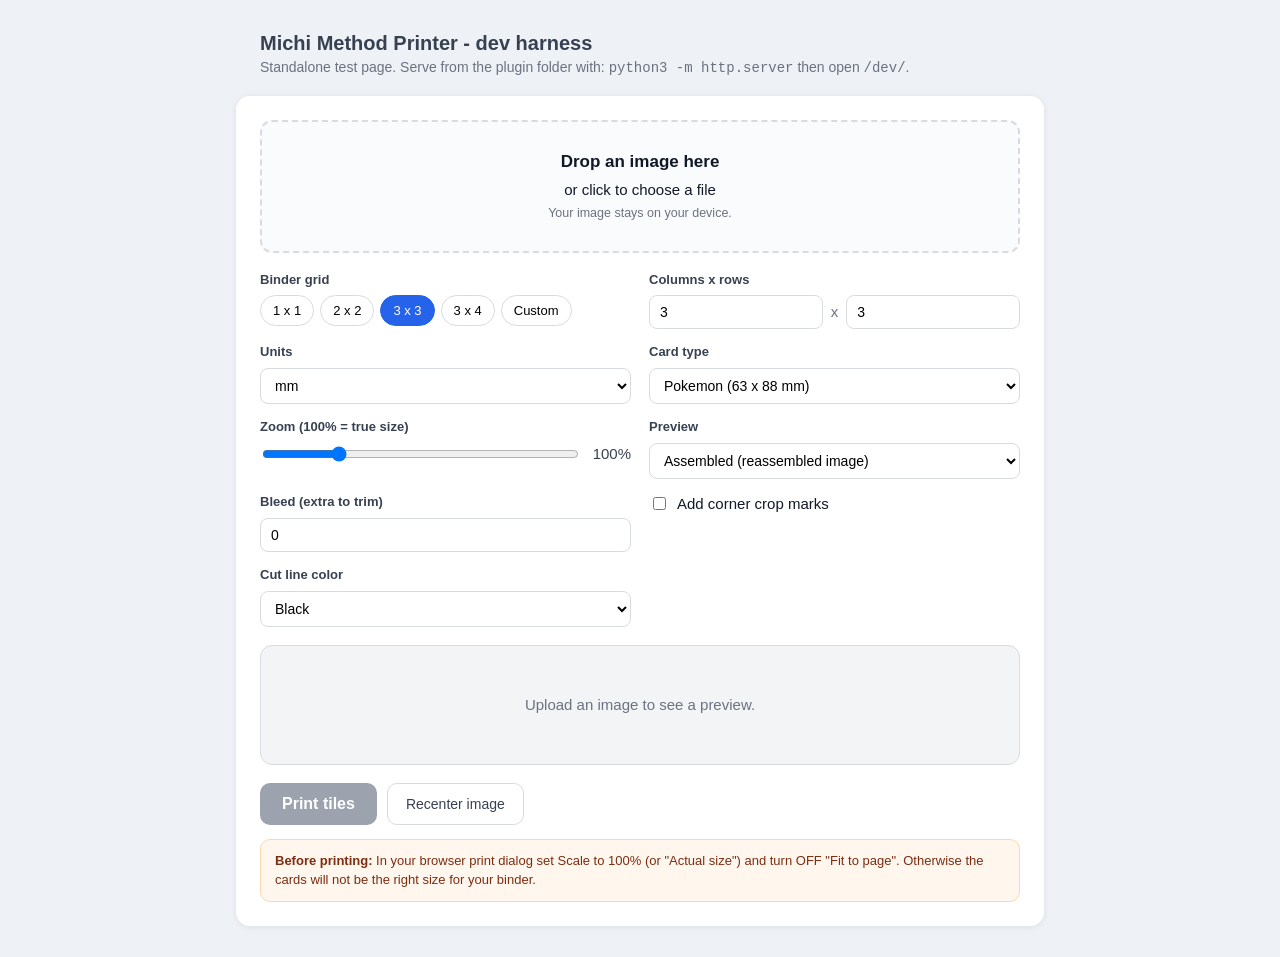
==== michi-method/dev/index.html @ 5dad0e52 "Initial commit: Michi Method Printer WordPress plugin Browser-based tool to slice an image into Poke" ====
<!DOCTYPE html>
<html lang="en">
<head>
	<meta charset="utf-8">
	<meta name="viewport" content="width=device-width, initial-scale=1">
	<title>Michi Method Printer - dev harness</title>
	<!-- Same assets the WordPress plugin ships. This harness only reproduces the
	     container markup that michi-method.php would output, so you can develop
	     and test the whole tool without a WordPress install. -->
	<link rel="stylesheet" href="../assets/css/michi.css">
	<style>
		/* Harness-only chrome; not part of the plugin. */
		body {
			font-family: -apple-system, BlinkMacSystemFont, "Segoe UI", Roboto, Helvetica, Arial, sans-serif;
			margin: 0;
			padding: 32px 16px;
			background: #eef1f5;
		}
		.dev-header {
			max-width: 760px;
			margin: 0 auto 20px;
			color: #374151;
		}
		.dev-header h1 {
			margin: 0 0 4px;
			font-size: 20px;
		}
		.dev-header p {
			margin: 0;
			color: #6b7280;
			font-size: 14px;
		}
		.dev-card {
			max-width: 760px;
			margin: 0 auto;
			background: #fff;
			border-radius: 14px;
			padding: 24px;
			box-shadow: 0 1px 6px rgba(0, 0, 0, 0.08);
		}
		@media print {
			/* Hide the harness chrome so only the plugin's print output shows. */
			.dev-header,
			.dev-card {
				background: transparent;
				box-shadow: none;
				padding: 0;
				margin: 0;
				max-width: none;
			}
			.dev-header {
				display: none;
			}
		}
	</style>
</head>
<body>
	<div class="dev-header">
		<h1>Michi Method Printer - dev harness</h1>
		<p>Standalone test page. Serve from the plugin folder with: <code>python3 -m http.server</code> then open <code>/dev/</code>.</p>
	</div>

	<div class="dev-card">
		<!-- This mirrors exactly what michi_method_render_container() outputs. -->
		<div id="michi-method-app" class="michi-method"
			data-default-cols="3"
			data-default-rows="3"
			data-card-width-mm="63"
			data-card-height-mm="88"
			data-default-bleed-mm="0"
			data-crop-marks="false"
			data-mark-color="black"
			data-default-units="mm">
			<noscript>This tool requires JavaScript to be enabled in your browser.</noscript>
		</div>
	</div>

	<script src="../assets/js/michi.js"></script>
</body>
</html>
---- michi-method/assets/css/michi.css ----
/* Michi Method Printer styles.
 * Screen UI + print layout. The .mm-print-root is hidden on screen and the
 * .mm-tool is hidden when printing.
 */

.michi-method {
	--mm-border: #d8dbe0;
	--mm-bg: #ffffff;
	--mm-muted: #6b7280;
	--mm-accent: #2563eb;
	--mm-accent-contrast: #ffffff;
	box-sizing: border-box;
	max-width: 760px;
	margin: 0 auto;
	color: #111827;
	font-size: 15px;
	line-height: 1.45;
}

.michi-method *,
.michi-method *::before,
.michi-method *::after {
	box-sizing: border-box;
}

/* ---- Dropzone ---- */
.mm-dropzone {
	border: 2px dashed var(--mm-border);
	border-radius: 12px;
	padding: 28px 20px;
	text-align: center;
	cursor: pointer;
	background: #fafbfc;
	transition: border-color 0.15s ease, background 0.15s ease;
}

.mm-dropzone:hover,
.mm-dropzone:focus-visible,
.mm-dropzone.is-dragover {
	border-color: var(--mm-accent);
	background: #f0f6ff;
	outline: none;
}

.mm-dropzone-inner {
	display: flex;
	flex-direction: column;
	gap: 4px;
	pointer-events: none;
}

.mm-dropzone-inner strong {
	font-size: 17px;
}

.mm-dropzone-inner small {
	color: var(--mm-muted);
}

.mm-file-input {
	display: none;
}

/* ---- Controls ---- */
.mm-controls {
	display: grid;
	grid-template-columns: repeat(2, minmax(0, 1fr));
	gap: 14px 18px;
	margin: 18px 0;
}

.mm-field {
	display: flex;
	flex-direction: column;
	gap: 6px;
}

.mm-label {
	font-weight: 600;
	font-size: 13px;
	color: #374151;
}

.mm-inline {
	display: flex;
	align-items: center;
	gap: 8px;
}

.mm-x {
	color: var(--mm-muted);
}

.mm-num,
.mm-select {
	width: 100%;
	padding: 8px 10px;
	border: 1px solid var(--mm-border);
	border-radius: 8px;
	font-size: 14px;
	background: #fff;
}

.mm-num {
	min-width: 0;
}

.mm-range {
	flex: 1;
	min-width: 0;
}

.mm-range-value {
	min-width: 42px;
	text-align: right;
	font-variant-numeric: tabular-nums;
	color: #374151;
}

.mm-presets {
	display: flex;
	flex-wrap: wrap;
	gap: 6px;
}

.mm-preset {
	padding: 7px 12px;
	border: 1px solid var(--mm-border);
	border-radius: 999px;
	background: #fff;
	cursor: pointer;
	font-size: 13px;
}

.mm-preset:hover {
	border-color: var(--mm-accent);
}

.mm-preset.is-active {
	background: var(--mm-accent);
	border-color: var(--mm-accent);
	color: var(--mm-accent-contrast);
}

.mm-checkline {
	display: flex;
	align-items: center;
	gap: 8px;
	cursor: pointer;
}

/* ---- Preview ---- */
.mm-preview {
	margin: 8px 0 18px;
	padding: 12px;
	border: 1px solid var(--mm-border);
	border-radius: 12px;
	background: #f3f4f6;
	display: flex;
	flex-direction: column;
	justify-content: center;
	align-items: center;
	gap: 8px;
	min-height: 120px;
}

.mm-preview-empty {
	color: var(--mm-muted);
}

.mm-preview-canvas {
	display: none;
	max-width: 100%;
	box-shadow: 0 1px 4px rgba(0, 0, 0, 0.15);
	background: #fff;
	cursor: grab;
	touch-action: none;
}

.mm-preview-canvas.is-dragging {
	cursor: grabbing;
}

.mm-preview-hint {
	display: none;
	color: var(--mm-muted);
	font-size: 12px;
}

.michi-method.has-image .mm-preview-hint {
	display: block;
}

/* ---- Resolution / quality badge ---- */
.mm-quality {
	margin: 0 0 16px;
	padding: 10px 14px;
	border-radius: 10px;
	border: 1px solid transparent;
	display: flex;
	flex-direction: column;
	gap: 3px;
	font-size: 13px;
}

.mm-quality strong {
	font-size: 14px;
}

.mm-quality-detail {
	opacity: 0.85;
}

.mm-quality--info {
	background: #f1f5f9;
	border-color: #e2e8f0;
	color: #334155;
}

.mm-quality--good {
	background: #ecfdf5;
	border-color: #a7f3d0;
	color: #065f46;
}

.mm-quality--fair {
	background: #eff6ff;
	border-color: #bfdbfe;
	color: #1e40af;
}

.mm-quality--warn {
	background: #fffbeb;
	border-color: #fde68a;
	color: #92400e;
}

.mm-quality--low {
	background: #fef2f2;
	border-color: #fecaca;
	color: #991b1b;
}

/* ---- Actions / tips ---- */
.mm-actions {
	display: flex;
	gap: 10px;
}

.mm-print-btn {
	padding: 12px 22px;
	border: none;
	border-radius: 10px;
	background: var(--mm-accent);
	color: var(--mm-accent-contrast);
	font-size: 16px;
	font-weight: 600;
	cursor: pointer;
}

.mm-print-btn:disabled {
	background: #9ca3af;
	cursor: not-allowed;
}

.mm-reset-btn {
	padding: 12px 18px;
	border: 1px solid var(--mm-border);
	border-radius: 10px;
	background: #fff;
	color: #374151;
	font-size: 14px;
	cursor: pointer;
}

.mm-reset-btn:hover {
	border-color: var(--mm-accent);
}

.mm-tips {
	margin-top: 14px;
	padding: 12px 14px;
	border-radius: 10px;
	background: #fff7ed;
	border: 1px solid #fed7aa;
	font-size: 13px;
	color: #7c2d12;
}

@media (max-width: 540px) {
	.mm-controls {
		grid-template-columns: 1fr;
	}
}

/* ---- Print output (hidden on screen) ---- */
.mm-print-root {
	display: none;
}

.mm-tile-canvas {
	position: absolute;
	display: block;
}

@media screen {
	.mm-print-root {
		display: none !important;
	}
}

@media print {
	/* Hide the entire page except our print root. */
	body * {
		visibility: hidden !important;
	}

	.michi-method .mm-print-root,
	.michi-method .mm-print-root * {
		visibility: visible !important;
	}

	.michi-method {
		max-width: none;
		margin: 0;
	}

	.mm-tool {
		display: none !important;
	}

	.mm-print-root {
		display: flex !important;
		flex-wrap: wrap;
		align-content: flex-start;
		gap: 0;
		position: absolute;
		left: 0;
		top: 0;
	}

	.mm-tile {
		position: relative;
		page-break-inside: avoid;
		break-inside: avoid;
		overflow: visible;
	}

	.mm-crop-tick {
		position: absolute;
		background: #000;
		-webkit-print-color-adjust: exact;
		print-color-adjust: exact;
	}

	.mm-cut-line {
		position: absolute;
		box-sizing: border-box;
		border: 0.2mm solid #000;
		background: transparent;
		pointer-events: none;
		-webkit-print-color-adjust: exact;
		print-color-adjust: exact;
	}

	@page {
		margin: 8mm;
	}
}
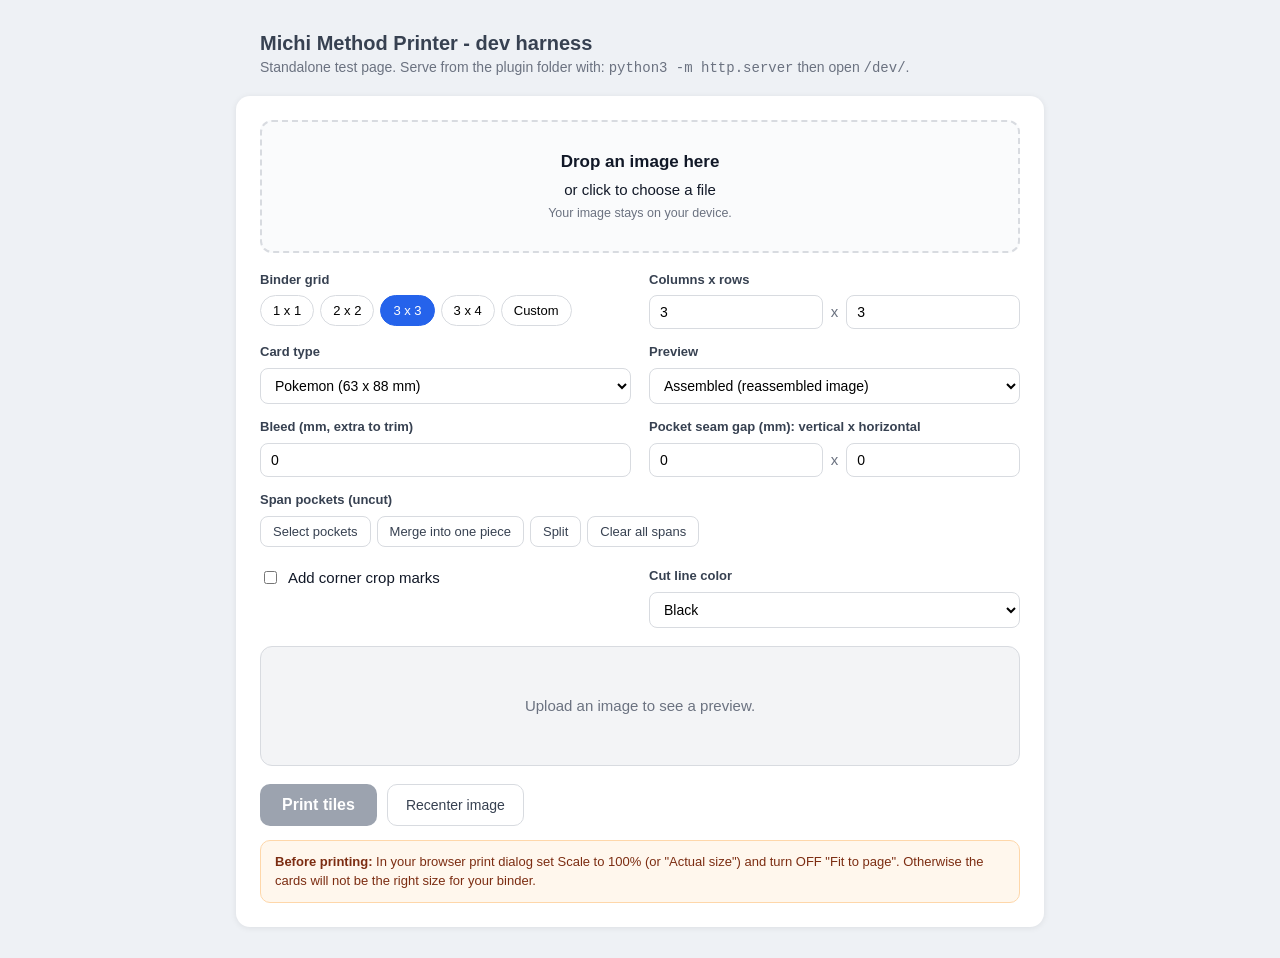
==== commit 036c5b1d: "Add spanning uncut pieces across binder pockets Let users merge a rectangular group of pockets into " ====
--- a/michi-method/dev/index.html
+++ b/michi-method/dev/index.html
@@ -68,6 +68,8 @@
 			data-card-width-mm="63"
 			data-card-height-mm="88"
 			data-default-bleed-mm="0"
+			data-vgap-mm="0"
+			data-hgap-mm="0"
 			data-crop-marks="false"
 			data-mark-color="black"
 			data-default-units="mm">
--- a/michi-method/assets/css/michi.css
+++ b/michi-method/assets/css/michi.css
@@ -75,6 +75,10 @@
 	gap: 6px;
 }
 
+.mm-field--wide {
+	grid-column: 1 / -1;
+}
+
 .mm-label {
 	font-weight: 600;
 	font-size: 13px;
@@ -149,6 +153,45 @@
 	cursor: pointer;
 }
 
+/* ---- Spanning (merge pockets) controls ---- */
+.mm-span-controls {
+	display: flex;
+	flex-wrap: wrap;
+	gap: 6px;
+	align-items: center;
+}
+
+.mm-span-btn {
+	padding: 7px 12px;
+	border: 1px solid var(--mm-border);
+	border-radius: 8px;
+	background: #fff;
+	cursor: pointer;
+	font-size: 13px;
+	color: #374151;
+}
+
+.mm-span-btn:hover:not(:disabled) {
+	border-color: var(--mm-accent);
+}
+
+.mm-span-btn.is-active {
+	background: var(--mm-accent);
+	border-color: var(--mm-accent);
+	color: var(--mm-accent-contrast);
+}
+
+.mm-span-btn:disabled {
+	opacity: 0.5;
+	cursor: not-allowed;
+}
+
+.mm-span-hint {
+	flex-basis: 100%;
+	color: var(--mm-muted);
+	font-size: 12px;
+}
+
 /* ---- Preview ---- */
 .mm-preview {
 	margin: 8px 0 18px;
@@ -168,6 +211,26 @@
 	color: var(--mm-muted);
 }
 
+.mm-zoom-bar {
+	display: none;
+	align-items: center;
+	gap: 12px;
+	width: 100%;
+	max-width: 420px;
+}
+
+.michi-method.has-image .mm-zoom-bar {
+	display: flex;
+}
+
+.mm-zoom-bar .mm-label {
+	white-space: nowrap;
+}
+
+.mm-zoom-bar .mm-inline {
+	flex: 1;
+}
+
 .mm-preview-canvas {
 	display: none;
 	max-width: 100%;
@@ -179,6 +242,10 @@
 
 .mm-preview-canvas.is-dragging {
 	cursor: grabbing;
+}
+
+.mm-preview-canvas.is-selecting {
+	cursor: crosshair;
 }
 
 .mm-preview-hint {
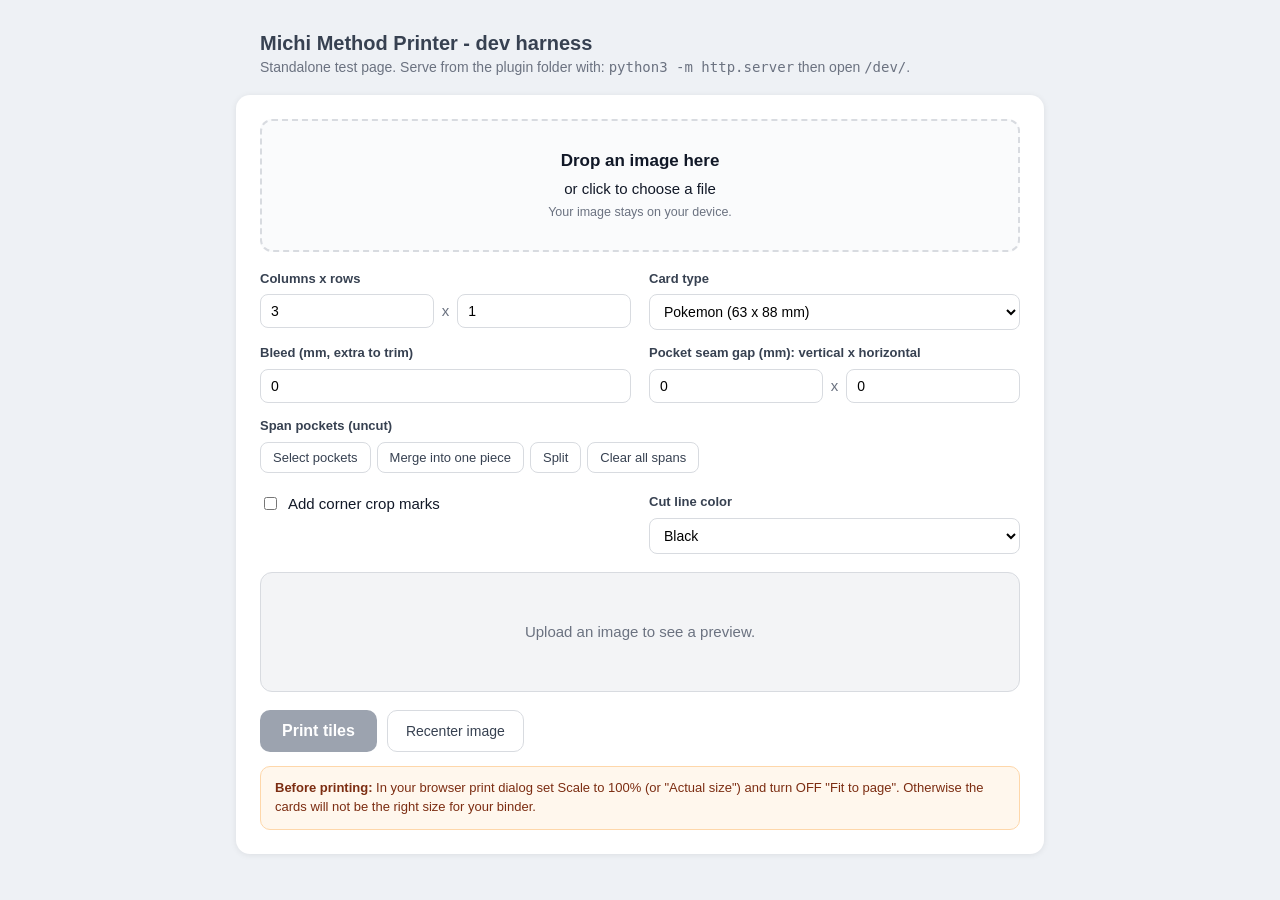
==== commit 8e3e379c: "Simplify grid controls to columns x rows Remove the binder grid presets, leaving the columns x rows " ====
--- a/michi-method/dev/index.html
+++ b/michi-method/dev/index.html
@@ -64,7 +64,7 @@
 		<!-- This mirrors exactly what michi_method_render_container() outputs. -->
 		<div id="michi-method-app" class="michi-method"
 			data-default-cols="3"
-			data-default-rows="3"
+			data-default-rows="1"
 			data-card-width-mm="63"
 			data-card-height-mm="88"
 			data-default-bleed-mm="0"
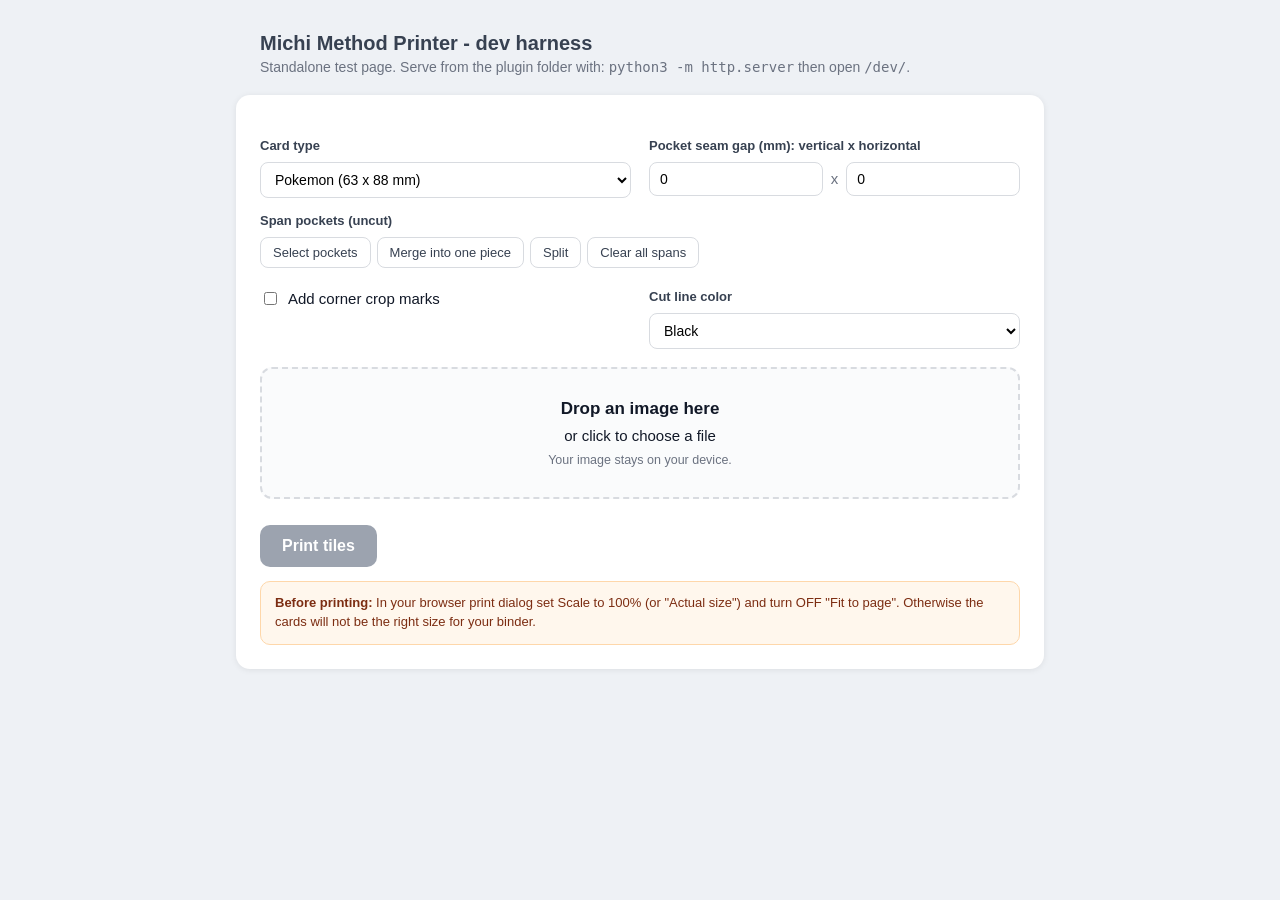
==== commit 183dadc6: "Remove bleed feature Drop the bleed setting and all related geometry, since binder pockets hide mino" ====
--- a/michi-method/dev/index.html
+++ b/michi-method/dev/index.html
@@ -67,7 +67,6 @@
 			data-default-rows="1"
 			data-card-width-mm="63"
 			data-card-height-mm="88"
-			data-default-bleed-mm="0"
 			data-vgap-mm="0"
 			data-hgap-mm="0"
 			data-crop-marks="false"
--- a/michi-method/assets/css/michi.css
+++ b/michi-method/assets/css/michi.css
@@ -194,17 +194,85 @@
 
 /* ---- Preview ---- */
 .mm-preview {
-	margin: 8px 0 18px;
-	padding: 12px;
-	border: 1px solid var(--mm-border);
+	margin: 0 0 18px;
 	border-radius: 12px;
-	background: #f3f4f6;
 	display: flex;
 	flex-direction: column;
 	justify-content: center;
 	align-items: center;
 	gap: 8px;
+}
+
+/* Once an image is loaded the box becomes the preview panel. */
+.michi-method.has-image .mm-preview {
+	position: relative;
+	padding: 12px;
+	border: 1px solid var(--mm-border);
+	background: #f3f4f6;
 	min-height: 120px;
+}
+
+.mm-change-btn {
+	position: absolute;
+	top: 10px;
+	right: 10px;
+	z-index: 2;
+	padding: 6px 12px;
+	border: 1px solid var(--mm-border);
+	border-radius: 8px;
+	background: #fff;
+	color: #374151;
+	font-size: 13px;
+	cursor: pointer;
+	box-shadow: 0 1px 3px rgba(0, 0, 0, 0.1);
+}
+
+.mm-change-btn:hover {
+	border-color: var(--mm-accent);
+	color: var(--mm-accent);
+}
+
+.mm-rotate-bar {
+	display: none;
+	position: absolute;
+	top: 10px;
+	left: 10px;
+	z-index: 2;
+	gap: 6px;
+}
+
+.michi-method.has-image .mm-rotate-bar {
+	display: flex;
+}
+
+.mm-rotate-btn {
+	width: 32px;
+	height: 32px;
+	border-radius: 8px;
+	border: 1px solid var(--mm-border);
+	background: #fff;
+	color: #374151;
+	font-size: 18px;
+	line-height: 1;
+	cursor: pointer;
+	display: flex;
+	align-items: center;
+	justify-content: center;
+	box-shadow: 0 1px 3px rgba(0, 0, 0, 0.1);
+}
+
+.mm-rotate-btn:hover {
+	border-color: var(--mm-accent);
+	color: var(--mm-accent);
+}
+
+/* The dropzone is the empty state and fills the combined box. */
+.mm-preview .mm-dropzone {
+	width: 100%;
+}
+
+.michi-method.has-image .mm-preview .mm-dropzone {
+	display: none;
 }
 
 .mm-preview-empty {
@@ -231,6 +299,17 @@
 	flex: 1;
 }
 
+.mm-grid-stage {
+	position: relative;
+	display: inline-block;
+	line-height: 0;
+}
+
+.michi-method.has-image .mm-grid-stage {
+	/* Reserve room for the edge steppers. */
+	margin: 0 52px 48px 0;
+}
+
 .mm-preview-canvas {
 	display: none;
 	max-width: 100%;
@@ -238,6 +317,73 @@
 	background: #fff;
 	cursor: grab;
 	touch-action: none;
+}
+
+/* ---- Grid edge steppers (+/- columns and rows) ---- */
+.mm-stepper {
+	display: none;
+	position: absolute;
+	align-items: center;
+	gap: 4px;
+	background: #fff;
+	border: 1px solid var(--mm-border);
+	border-radius: 999px;
+	padding: 4px;
+	box-shadow: 0 1px 4px rgba(0, 0, 0, 0.12);
+	line-height: 1;
+}
+
+.michi-method.has-image .mm-stepper {
+	display: flex;
+}
+
+.mm-stepper--cols {
+	flex-direction: column;
+	top: 50%;
+	left: 100%;
+	transform: translate(8px, -50%);
+}
+
+.mm-stepper--rows {
+	flex-direction: row;
+	left: 50%;
+	top: 100%;
+	transform: translate(-50%, 8px);
+}
+
+.mm-step-label {
+	font-size: 11px;
+	color: var(--mm-muted);
+	font-weight: 600;
+}
+
+.mm-step-btn {
+	width: 26px;
+	height: 26px;
+	border-radius: 50%;
+	border: 1px solid var(--mm-border);
+	background: #fff;
+	color: #374151;
+	cursor: pointer;
+	font-size: 16px;
+	line-height: 1;
+	padding: 0;
+	display: flex;
+	align-items: center;
+	justify-content: center;
+}
+
+.mm-step-btn:hover {
+	border-color: var(--mm-accent);
+	color: var(--mm-accent);
+}
+
+.mm-step-value {
+	min-width: 18px;
+	text-align: center;
+	font-variant-numeric: tabular-nums;
+	font-weight: 600;
+	color: #374151;
 }
 
 .mm-preview-canvas.is-dragging {
@@ -312,6 +458,14 @@
 .mm-actions {
 	display: flex;
 	gap: 10px;
+}
+
+.mm-when-image {
+	display: none;
+}
+
+.michi-method.has-image .mm-when-image {
+	display: inline-block;
 }
 
 .mm-print-btn {
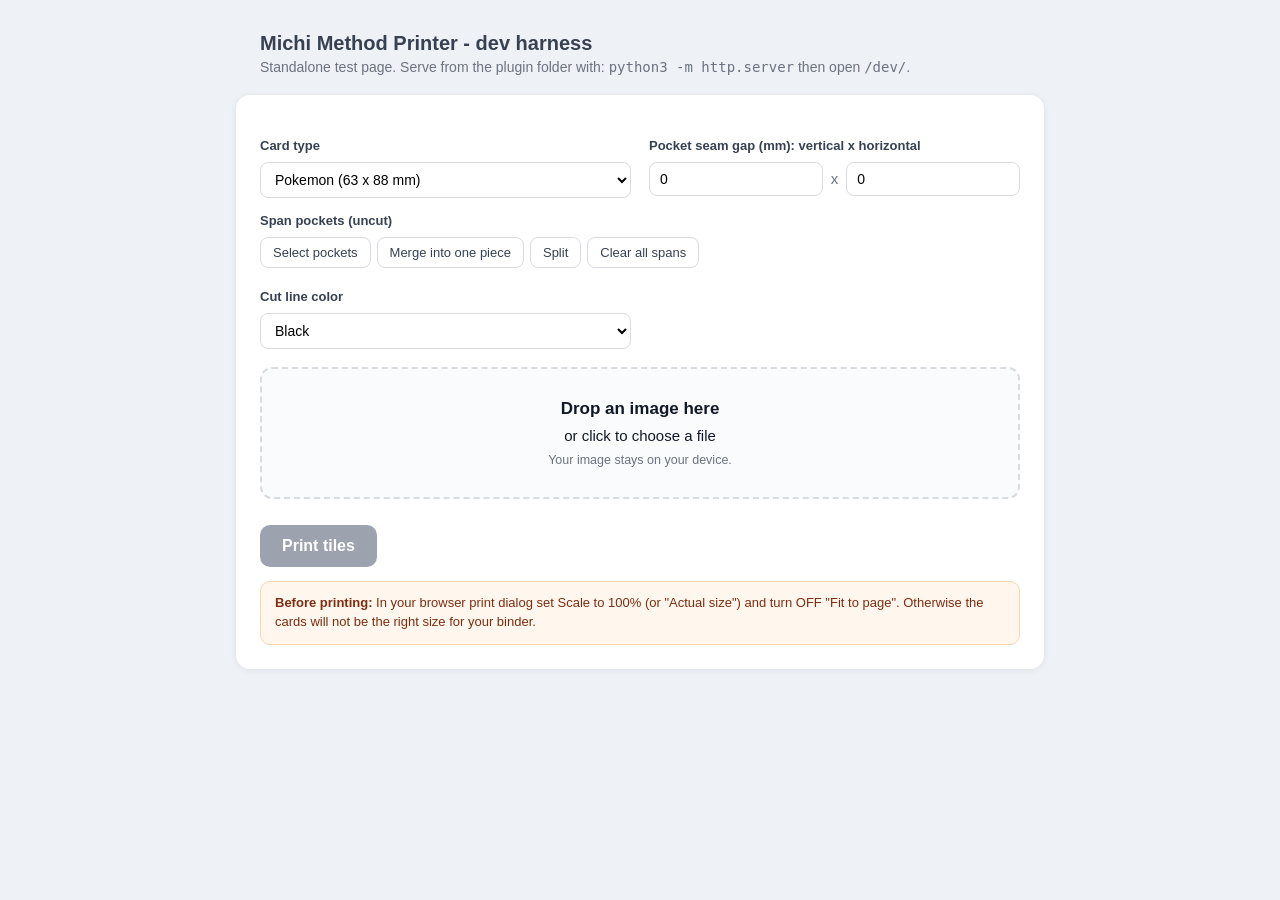
==== commit 97507c84: "Remove crop marks feature Drop the corner crop marks toggle and all related rendering, padding, and " ====
--- a/michi-method/dev/index.html
+++ b/michi-method/dev/index.html
@@ -69,7 +69,6 @@
 			data-card-height-mm="88"
 			data-vgap-mm="0"
 			data-hgap-mm="0"
-			data-crop-marks="false"
 			data-mark-color="black"
 			data-default-units="mm">
 			<noscript>This tool requires JavaScript to be enabled in your browser.</noscript>
--- a/michi-method/assets/css/michi.css
+++ b/michi-method/assets/css/michi.css
@@ -567,13 +567,6 @@
 		overflow: visible;
 	}
 
-	.mm-crop-tick {
-		position: absolute;
-		background: #000;
-		-webkit-print-color-adjust: exact;
-		print-color-adjust: exact;
-	}
-
 	.mm-cut-line {
 		position: absolute;
 		box-sizing: border-box;
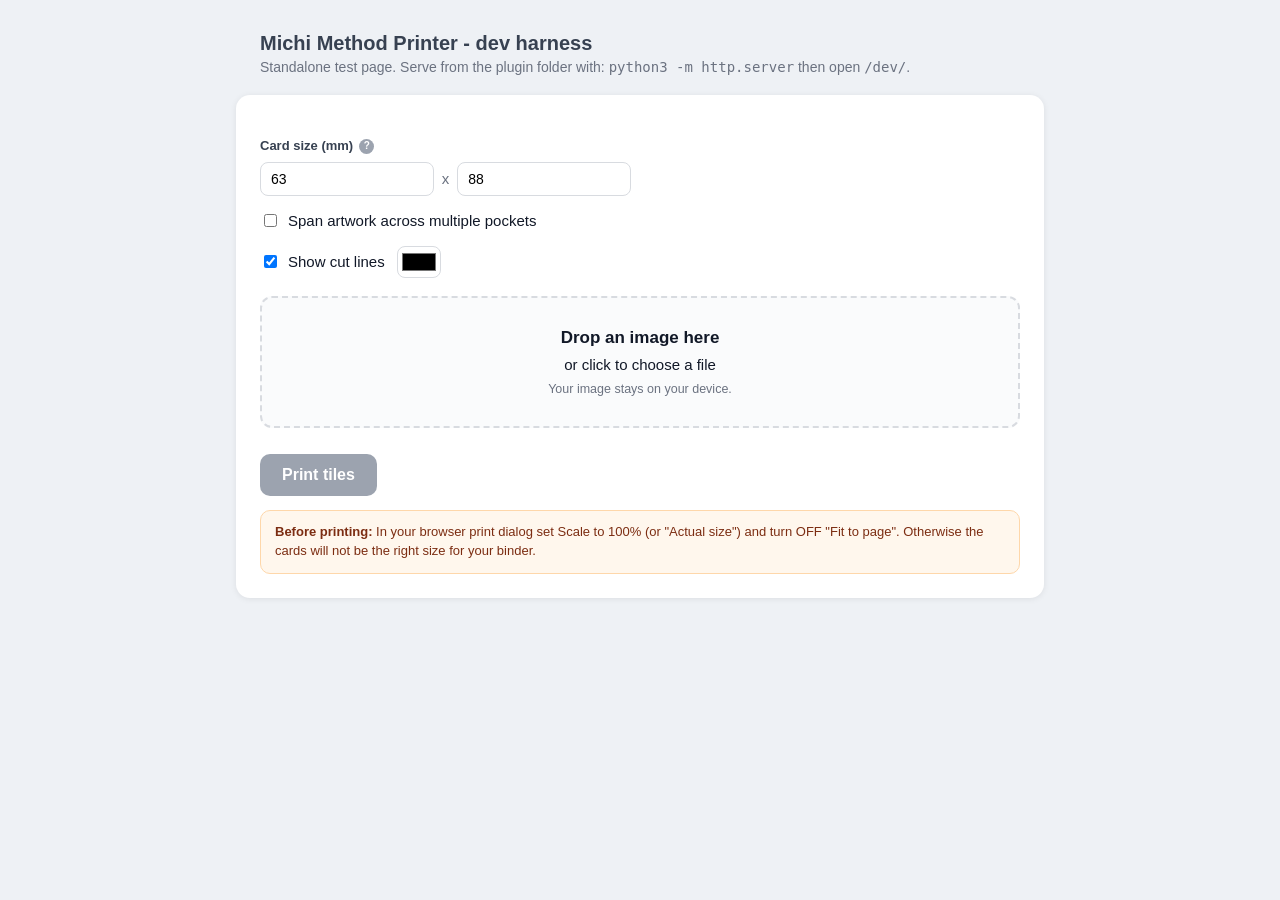
==== commit cffc4e75: "Gate pocket spanning behind a toggle Add a "Span artwork across multiple pockets" checkbox that reve" ====
--- a/michi-method/dev/index.html
+++ b/michi-method/dev/index.html
@@ -67,7 +67,7 @@
 			data-default-rows="1"
 			data-card-width-mm="63"
 			data-card-height-mm="88"
-			data-vgap-mm="0"
+			data-vgap-mm="2"
 			data-hgap-mm="0"
 			data-mark-color="black"
 			data-default-units="mm">
--- a/michi-method/assets/css/michi.css
+++ b/michi-method/assets/css/michi.css
@@ -85,6 +85,67 @@
 	color: #374151;
 }
 
+
+.mm-help {
+	position: relative;
+	display: inline-flex;
+	margin-left: 6px;
+	vertical-align: middle;
+}
+
+.mm-help-icon {
+	display: inline-flex;
+	align-items: center;
+	justify-content: center;
+	width: 15px;
+	height: 15px;
+	border-radius: 50%;
+	background: #9ca3af;
+	color: #fff;
+	font-size: 10px;
+	font-weight: 700;
+	cursor: help;
+}
+
+.mm-tooltip {
+	position: absolute;
+	bottom: calc(100% + 8px);
+	left: 50%;
+	transform: translateX(-50%);
+	z-index: 20;
+	width: max-content;
+	max-width: 220px;
+	padding: 7px 10px;
+	border-radius: 6px;
+	background: #111827;
+	color: #f9fafb;
+	font-size: 12px;
+	font-weight: 400;
+	line-height: 1.35;
+	text-align: left;
+	white-space: normal;
+	opacity: 0;
+	visibility: hidden;
+	transition: opacity 0.12s ease;
+	pointer-events: none;
+}
+
+.mm-tooltip::after {
+	content: "";
+	position: absolute;
+	top: 100%;
+	left: 50%;
+	transform: translateX(-50%);
+	border: 5px solid transparent;
+	border-top-color: #111827;
+}
+
+.mm-help:hover .mm-tooltip,
+.mm-help:focus-within .mm-tooltip {
+	opacity: 1;
+	visibility: visible;
+}
+
 .mm-inline {
 	display: flex;
 	align-items: center;
@@ -150,6 +211,22 @@
 	display: flex;
 	align-items: center;
 	gap: 8px;
+	cursor: pointer;
+}
+
+.mm-cutline-control {
+	display: flex;
+	align-items: center;
+	gap: 12px;
+}
+
+.mm-color {
+	width: 44px;
+	height: 32px;
+	padding: 2px;
+	border: 1px solid var(--mm-border);
+	border-radius: 8px;
+	background: #fff;
 	cursor: pointer;
 }
 
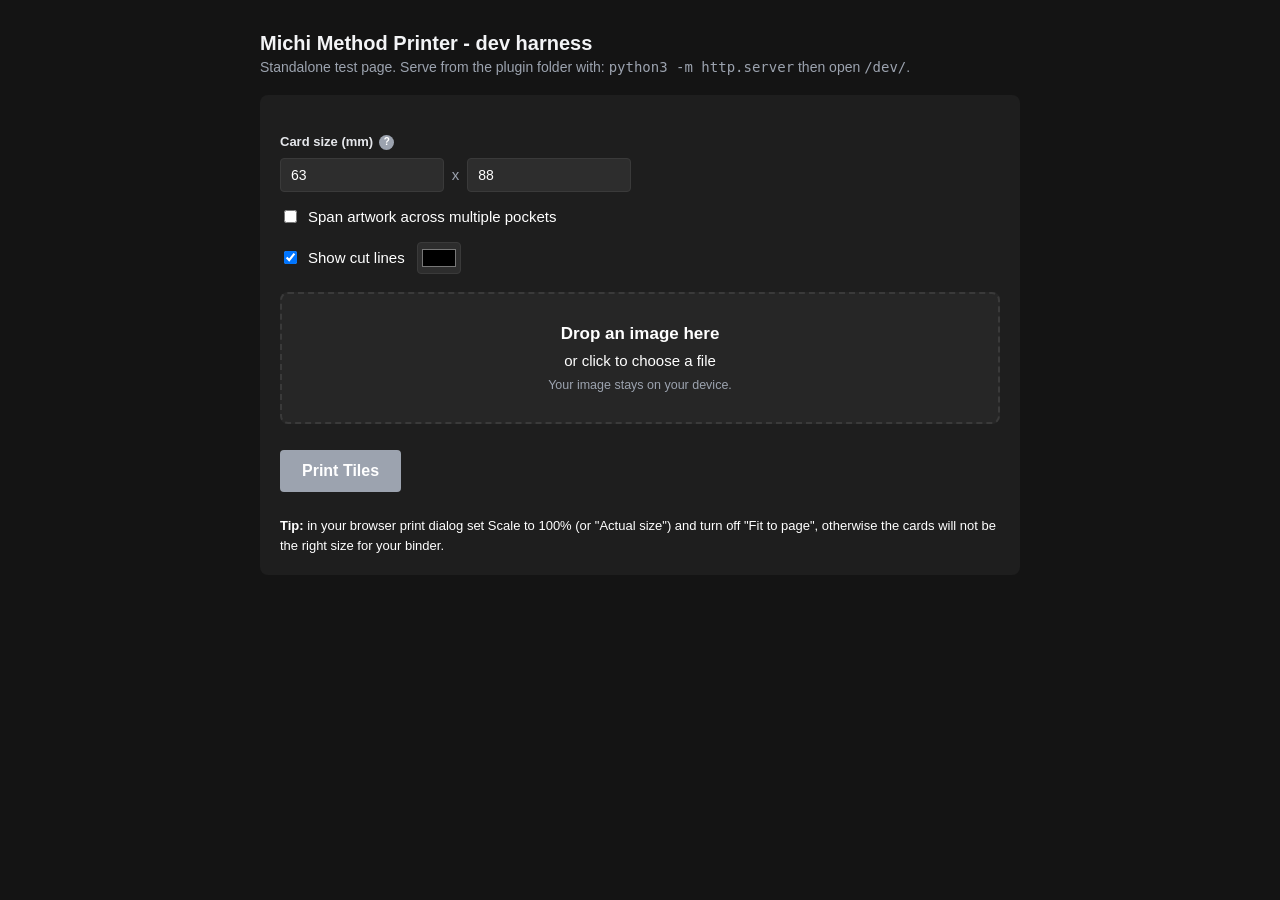
==== commit ab28e941: "Theme the UI with CSS variables matching the host site Refactor on-screen styles onto --mm-* custom " ====
--- a/michi-method/dev/index.html
+++ b/michi-method/dev/index.html
@@ -14,12 +14,13 @@
 			font-family: -apple-system, BlinkMacSystemFont, "Segoe UI", Roboto, Helvetica, Arial, sans-serif;
 			margin: 0;
 			padding: 32px 16px;
-			background: #eef1f5;
+			background: #141414;
+			color: #f3f4f6;
 		}
 		.dev-header {
 			max-width: 760px;
 			margin: 0 auto 20px;
-			color: #374151;
+			color: #f3f4f6;
 		}
 		.dev-header h1 {
 			margin: 0 0 4px;
@@ -27,24 +28,18 @@
 		}
 		.dev-header p {
 			margin: 0;
-			color: #6b7280;
+			color: #9ca3af;
 			font-size: 14px;
 		}
+		/* The tool renders its own card (background, padding, radius), so this
+		   is just a centering wrapper. */
 		.dev-card {
 			max-width: 760px;
 			margin: 0 auto;
-			background: #fff;
-			border-radius: 14px;
-			padding: 24px;
-			box-shadow: 0 1px 6px rgba(0, 0, 0, 0.08);
 		}
 		@media print {
 			/* Hide the harness chrome so only the plugin's print output shows. */
-			.dev-header,
 			.dev-card {
-				background: transparent;
-				box-shadow: none;
-				padding: 0;
 				margin: 0;
 				max-width: none;
 			}
--- a/michi-method/assets/css/michi.css
+++ b/michi-method/assets/css/michi.css
@@ -4,15 +4,33 @@
  */
 
 .michi-method {
-	--mm-border: #d8dbe0;
-	--mm-bg: #ffffff;
-	--mm-muted: #6b7280;
-	--mm-accent: #2563eb;
+	/* Theme tokens. Defaults are tuned to match the host site (dark
+	 * GeneratePress/Elementor). Override any of these in WordPress
+	 * (Appearance > Customize > Additional CSS) to retheme the tool. */
+	--mm-bg: #1e1e1e;            /* the tool's own card background */
+	--mm-text: #ffffff;          /* main text (matches his body text) */
+	--mm-label: #e5e7eb;         /* labels, control text, stepper values */
+	--mm-muted: #9ca3af;         /* hints, secondary text */
+	--mm-surface: #2d2d2d;       /* inputs, buttons, steppers */
+	--mm-surface-alt: #262626;   /* loaded preview panel */
+	--mm-dropzone-bg: #262626;   /* empty dropzone */
+	--mm-paper: #ffffff;         /* artwork backdrop (preview canvas / print) */
+	--mm-border: #3a3a3a;
+	--mm-accent: #1e73be;        /* highlights, primary buttons (his GP accent) */
+	--mm-accent-hover: #0093d7;  /* hover/focus (his link blue) */
 	--mm-accent-contrast: #ffffff;
+	--mm-radius: 4px;            /* controls (flat, like his site) */
+	--mm-radius-lg: 8px;         /* panels, the card */
+	--mm-font: inherit;          /* falls back to the theme font */
+	--mm-max-width: 760px;
 	box-sizing: border-box;
-	max-width: 760px;
+	max-width: var(--mm-max-width);
 	margin: 0 auto;
-	color: #111827;
+	padding: 20px;
+	background: var(--mm-bg);
+	border-radius: var(--mm-radius-lg);
+	color: var(--mm-text);
+	font-family: var(--mm-font);
 	font-size: 15px;
 	line-height: 1.45;
 }
@@ -26,11 +44,11 @@
 /* ---- Dropzone ---- */
 .mm-dropzone {
 	border: 2px dashed var(--mm-border);
-	border-radius: 12px;
+	border-radius: var(--mm-radius-lg);
 	padding: 28px 20px;
 	text-align: center;
 	cursor: pointer;
-	background: #fafbfc;
+	background: var(--mm-dropzone-bg);
 	transition: border-color 0.15s ease, background 0.15s ease;
 }
 
@@ -38,7 +56,7 @@
 .mm-dropzone:focus-visible,
 .mm-dropzone.is-dragover {
 	border-color: var(--mm-accent);
-	background: #f0f6ff;
+	background: var(--mm-surface);
 	outline: none;
 }
 
@@ -82,7 +100,7 @@
 .mm-label {
 	font-weight: 600;
 	font-size: 13px;
-	color: #374151;
+	color: var(--mm-label);
 }
 
 
@@ -161,9 +179,10 @@
 	width: 100%;
 	padding: 8px 10px;
 	border: 1px solid var(--mm-border);
-	border-radius: 8px;
+	border-radius: var(--mm-radius);
 	font-size: 14px;
-	background: #fff;
+	background: var(--mm-surface);
+	color: var(--mm-text);
 }
 
 .mm-num {
@@ -179,7 +198,7 @@
 	min-width: 42px;
 	text-align: right;
 	font-variant-numeric: tabular-nums;
-	color: #374151;
+	color: var(--mm-label);
 }
 
 .mm-presets {
@@ -192,7 +211,8 @@
 	padding: 7px 12px;
 	border: 1px solid var(--mm-border);
 	border-radius: 999px;
-	background: #fff;
+	background: var(--mm-surface);
+	color: var(--mm-label);
 	cursor: pointer;
 	font-size: 13px;
 }
@@ -225,8 +245,8 @@
 	height: 32px;
 	padding: 2px;
 	border: 1px solid var(--mm-border);
-	border-radius: 8px;
-	background: #fff;
+	border-radius: var(--mm-radius);
+	background: var(--mm-surface);
 	cursor: pointer;
 }
 
@@ -241,11 +261,11 @@
 .mm-span-btn {
 	padding: 7px 12px;
 	border: 1px solid var(--mm-border);
-	border-radius: 8px;
-	background: #fff;
+	border-radius: var(--mm-radius);
+	background: var(--mm-surface);
 	cursor: pointer;
 	font-size: 13px;
-	color: #374151;
+	color: var(--mm-label);
 }
 
 .mm-span-btn:hover:not(:disabled) {
@@ -272,7 +292,7 @@
 /* ---- Preview ---- */
 .mm-preview {
 	margin: 0 0 18px;
-	border-radius: 12px;
+	border-radius: var(--mm-radius-lg);
 	display: flex;
 	flex-direction: column;
 	justify-content: center;
@@ -285,7 +305,7 @@
 	position: relative;
 	padding: 12px;
 	border: 1px solid var(--mm-border);
-	background: #f3f4f6;
+	background: var(--mm-surface-alt);
 	min-height: 120px;
 }
 
@@ -296,9 +316,9 @@
 	z-index: 2;
 	padding: 6px 12px;
 	border: 1px solid var(--mm-border);
-	border-radius: 8px;
-	background: #fff;
-	color: #374151;
+	border-radius: var(--mm-radius);
+	background: var(--mm-surface);
+	color: var(--mm-label);
 	font-size: 13px;
 	cursor: pointer;
 	box-shadow: 0 1px 3px rgba(0, 0, 0, 0.1);
@@ -325,10 +345,10 @@
 .mm-rotate-btn {
 	width: 32px;
 	height: 32px;
-	border-radius: 8px;
-	border: 1px solid var(--mm-border);
-	background: #fff;
-	color: #374151;
+	border-radius: var(--mm-radius);
+	border: 1px solid var(--mm-border);
+	background: var(--mm-surface);
+	color: var(--mm-label);
 	font-size: 18px;
 	line-height: 1;
 	cursor: pointer;
@@ -391,7 +411,7 @@
 	display: none;
 	max-width: 100%;
 	box-shadow: 0 1px 4px rgba(0, 0, 0, 0.15);
-	background: #fff;
+	background: var(--mm-paper);
 	cursor: grab;
 	touch-action: none;
 }
@@ -402,7 +422,7 @@
 	position: absolute;
 	align-items: center;
 	gap: 4px;
-	background: #fff;
+	background: var(--mm-surface);
 	border: 1px solid var(--mm-border);
 	border-radius: 999px;
 	padding: 4px;
@@ -439,8 +459,8 @@
 	height: 26px;
 	border-radius: 50%;
 	border: 1px solid var(--mm-border);
-	background: #fff;
-	color: #374151;
+	background: var(--mm-surface);
+	color: var(--mm-label);
 	cursor: pointer;
 	font-size: 16px;
 	line-height: 1;
@@ -460,7 +480,7 @@
 	text-align: center;
 	font-variant-numeric: tabular-nums;
 	font-weight: 600;
-	color: #374151;
+	color: var(--mm-label);
 }
 
 .mm-preview-canvas.is-dragging {
@@ -485,7 +505,7 @@
 .mm-quality {
 	margin: 0 0 16px;
 	padding: 10px 14px;
-	border-radius: 10px;
+	border-radius: var(--mm-radius-lg);
 	border: 1px solid transparent;
 	display: flex;
 	flex-direction: column;
@@ -548,7 +568,7 @@
 .mm-print-btn {
 	padding: 12px 22px;
 	border: none;
-	border-radius: 10px;
+	border-radius: var(--mm-radius);
 	background: var(--mm-accent);
 	color: var(--mm-accent-contrast);
 	font-size: 16px;
@@ -556,6 +576,11 @@
 	cursor: pointer;
 }
 
+.mm-print-btn:hover:not(:disabled),
+.mm-print-btn:focus-visible:not(:disabled) {
+	background: var(--mm-accent-hover);
+}
+
 .mm-print-btn:disabled {
 	background: #9ca3af;
 	cursor: not-allowed;
@@ -564,25 +589,22 @@
 .mm-reset-btn {
 	padding: 12px 18px;
 	border: 1px solid var(--mm-border);
-	border-radius: 10px;
-	background: #fff;
-	color: #374151;
+	border-radius: var(--mm-radius);
+	background: var(--mm-surface);
+	color: var(--mm-label);
 	font-size: 14px;
 	cursor: pointer;
 }
 
 .mm-reset-btn:hover {
-	border-color: var(--mm-accent);
-}
-
-.mm-tips {
-	margin-top: 14px;
-	padding: 12px 14px;
-	border-radius: 10px;
-	background: #fff7ed;
-	border: 1px solid #fed7aa;
+	border-color: var(--mm-accent-hover);
+}
+
+.mm-print-note {
+	margin: 24px 0 0;
 	font-size: 13px;
-	color: #7c2d12;
+	line-height: 1.5;
+	color: var(--mm-text);
 }
 
 @media (max-width: 540px) {
